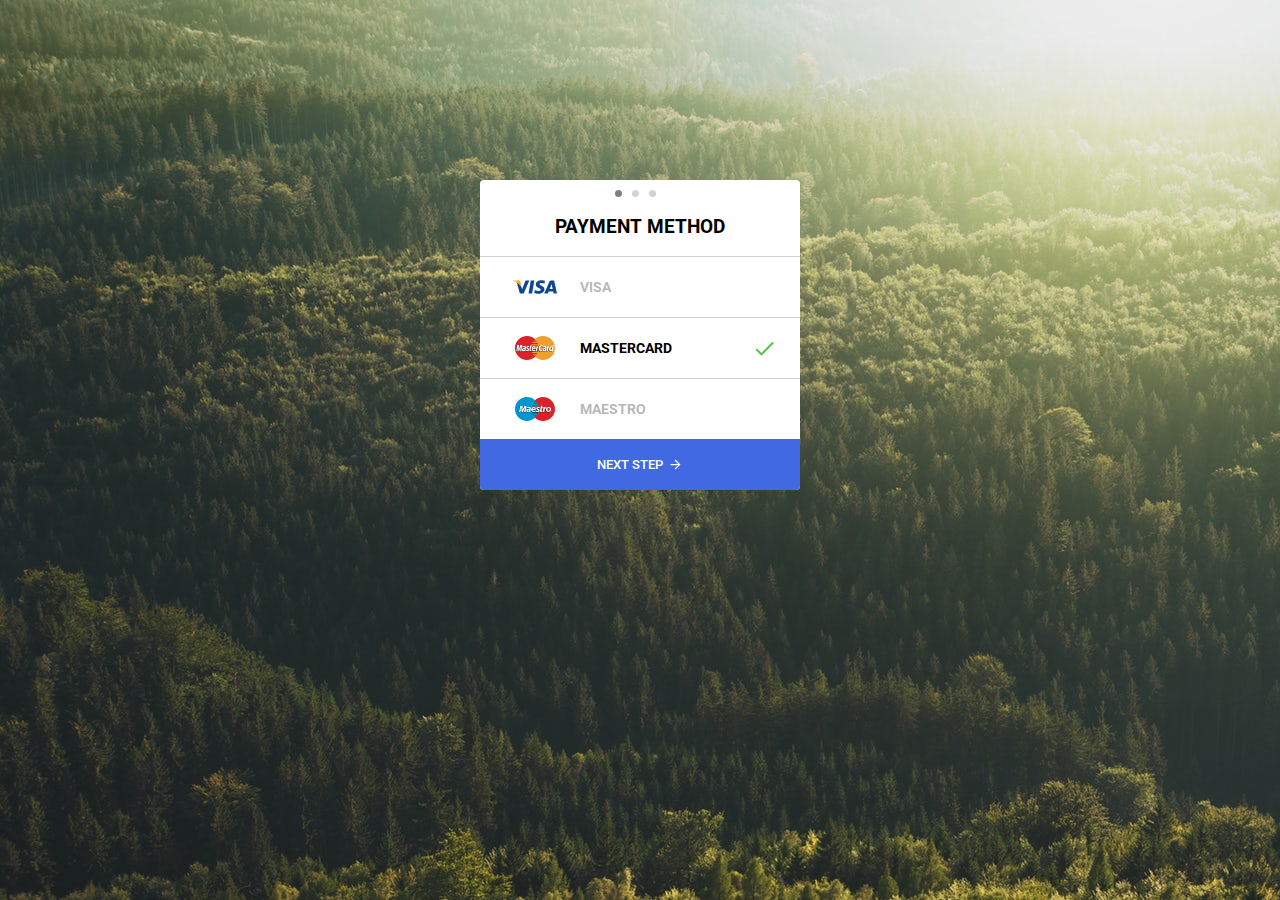
==== Loop 1/02/assets/index.html @ c1d102b5 "Step 2 finished" ====
<!DOCTYPE html>
<html lang="en">

<head>
  <meta charset="UTF-8">
  <meta name="viewport" content="width=device-width, initial-scale=1.0">
  <meta http-equiv="X-UA-Compatible" content="ie=edge">
  <title>Loop 1 - Step 2</title>
  <link href="https://fonts.googleapis.com/css?family=Roboto:400,500,700" rel="stylesheet">
  <link rel="stylesheet" href="./styles.css" />
</head>

<body>
  <div class="main-container">
    <div class="header">
      <div class="nav-section">
        <span class="active-circle"></span>
        <span class="inactive-circle"></span>
        <span class="inactive-circle"></span>
      </div>
      <h3>PAYMENT METHOD</h3>
    </div>
    <div class="payment-options">
      <div class="card-type">
        <img class="card-img" src="./img/visa.svg" />
        <p class="inactive-card">VISA</p>
      </div>
      <div class="card-type">
        <img class="card-img" src="./img/mastercard.svg" />
        <p class="active-card">MASTERCARD</p>
        <img class="check-img" src="./img/check.svg" />
      </div>
      <div class="card-type">
        <img class="card-img" src="./img/maestro.svg" />
        <p class="inactive-card">MAESTRO</p>
      </div>
    </div>
    <div class="footer">
      <p class="footer-text">NEXT STEP</p>
      <img class="arrow-img" src="./img/arrow.svg" />
    </div>

  </div>
</body>

</html>
---- Loop 1/02/assets/styles.css ----
body {
    margin: 0;
    padding: 0;
    background-image: url("./img/background.jpg");
    height: 100vh;
    font-family: Roboto, sans-serif;
}

.main-container {
    position: relative;
    top: 20%;
    width: 25%;
    background-color: white;
    margin: auto;
    border-radius: 4px;
}

.header {
    height: 35%;
    text-align: center;
}

.nav-section {
    display: flex;
    padding-top: 10px;
    justify-content: center;
    align-items: center;
    height: 25%;
}

.active-circle {
    height: 7px;
    width: 7px;
    background-color: grey;
    margin-right: 10px;
    border-radius: 100%;
}

.inactive-circle {
    height: 7px;
    width: 7px;
    background-color: lightgrey;
    margin-right: 10px;
    border-radius: 100%;
}

.payment-options {
    height: 50%;
}

.active-card {
    font-size: 14px;
    font-weight: 700;
    padding-left: 20px;
}

.inactive-card {
    font-size: 14px;
    font-weight: 600;
    color: #b5b5b5;
    padding-left: 20px;
}

.card-type {
    display: flex;
    align-items: center;
    border-top: 1px solid lightgrey;
    padding-top: 5px;
    padding-bottom: 5px;
    padding-left: 30px;
    position: relative;
}

.card-type:hover {
    background: #f6f6f6;
    transition: background 0.2s ease-in-out;
    cursor: pointer;
}

.card-img {
    height: 50px;
    width: 50px;
}

.check-img {
    position: absolute;
    left: 85%;
    height: 25px;
    width: 25px;
}

.footer {
    display: flex;
    justify-content: center;
    align-items: center;
    padding-top: 5px;
    padding-bottom: 5px;
    background-color: royalblue;
    border-bottom-left-radius: 4px;
    border-bottom-right-radius: 4px;
    cursor: pointer;
}

.footer:hover {
    background-color: #5564eb;
}

.footer-text {
    font-size: 13px;
    font-weight: 500;
    color: white;
}

.arrow-img {
    margin-left: 5px;
    width: 15px;
    height: 15px;
}
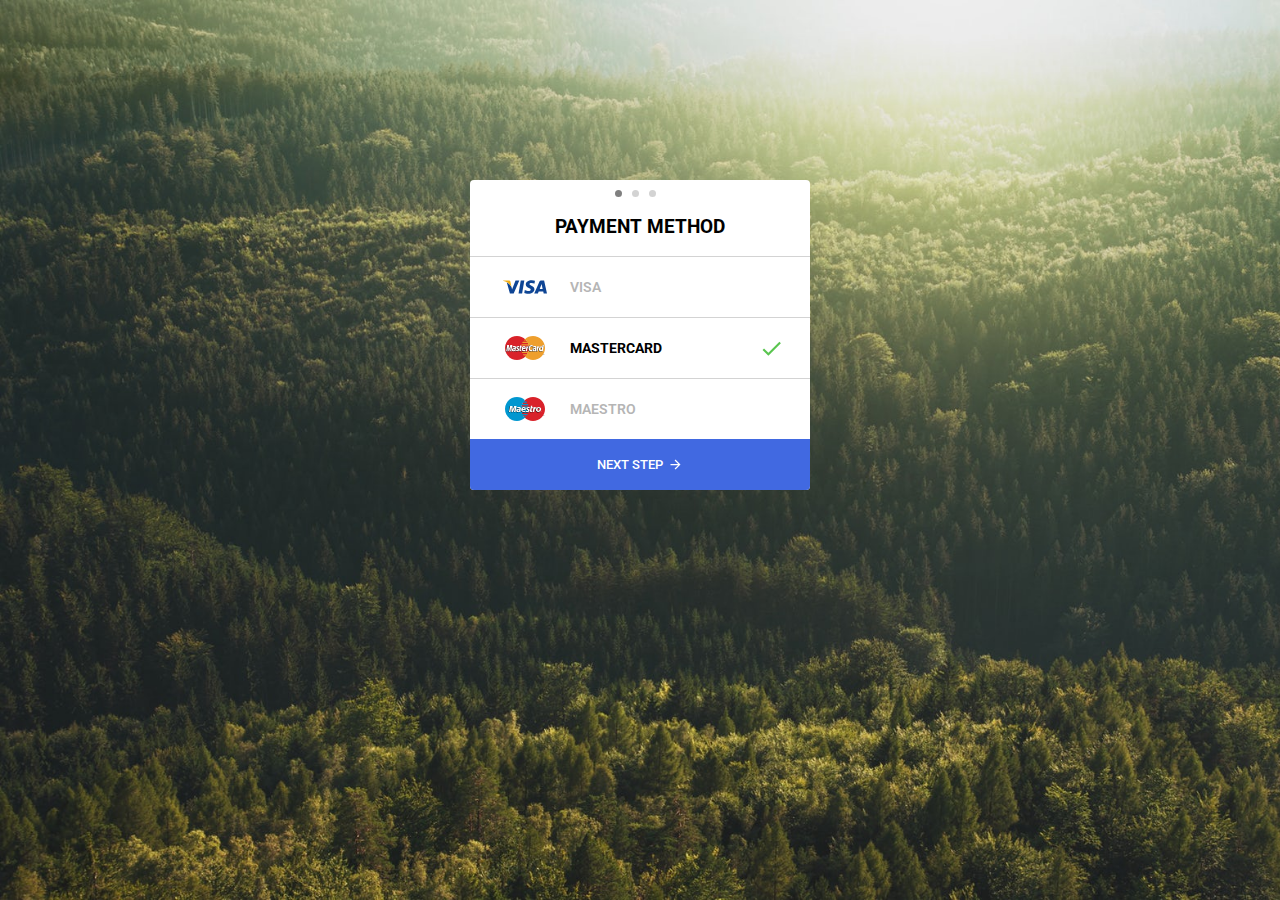
==== commit 0a603fef: "Changes in transitions and responsive Loop 1 Step 2" ====
--- a/Loop 1/02/assets/index.html
+++ b/Loop 1/02/assets/index.html
@@ -20,7 +20,7 @@
       </div>
       <h3>PAYMENT METHOD</h3>
     </div>
-    <div class="payment-options">
+    <div>
       <div class="card-type">
         <img class="card-img" src="./img/visa.svg" />
         <p class="inactive-card">VISA</p>
--- a/Loop 1/02/assets/styles.css
+++ b/Loop 1/02/assets/styles.css
@@ -2,6 +2,7 @@
     margin: 0;
     padding: 0;
     background-image: url("./img/background.jpg");
+    background-size: cover;
     height: 100vh;
     font-family: Roboto, sans-serif;
 }
@@ -9,7 +10,7 @@
 .main-container {
     position: relative;
     top: 20%;
-    width: 25%;
+    width: 340px;
     background-color: white;
     margin: auto;
     border-radius: 4px;
@@ -35,17 +36,12 @@
     margin-right: 10px;
     border-radius: 100%;
 }
-
 .inactive-circle {
     height: 7px;
     width: 7px;
     background-color: lightgrey;
     margin-right: 10px;
     border-radius: 100%;
-}
-
-.payment-options {
-    height: 50%;
 }
 
 .active-card {
@@ -99,6 +95,11 @@
     border-bottom-left-radius: 4px;
     border-bottom-right-radius: 4px;
     cursor: pointer;
+    position: relative;
+}
+
+.footer:active {
+    top: 1px;
 }
 
 .footer:hover {
